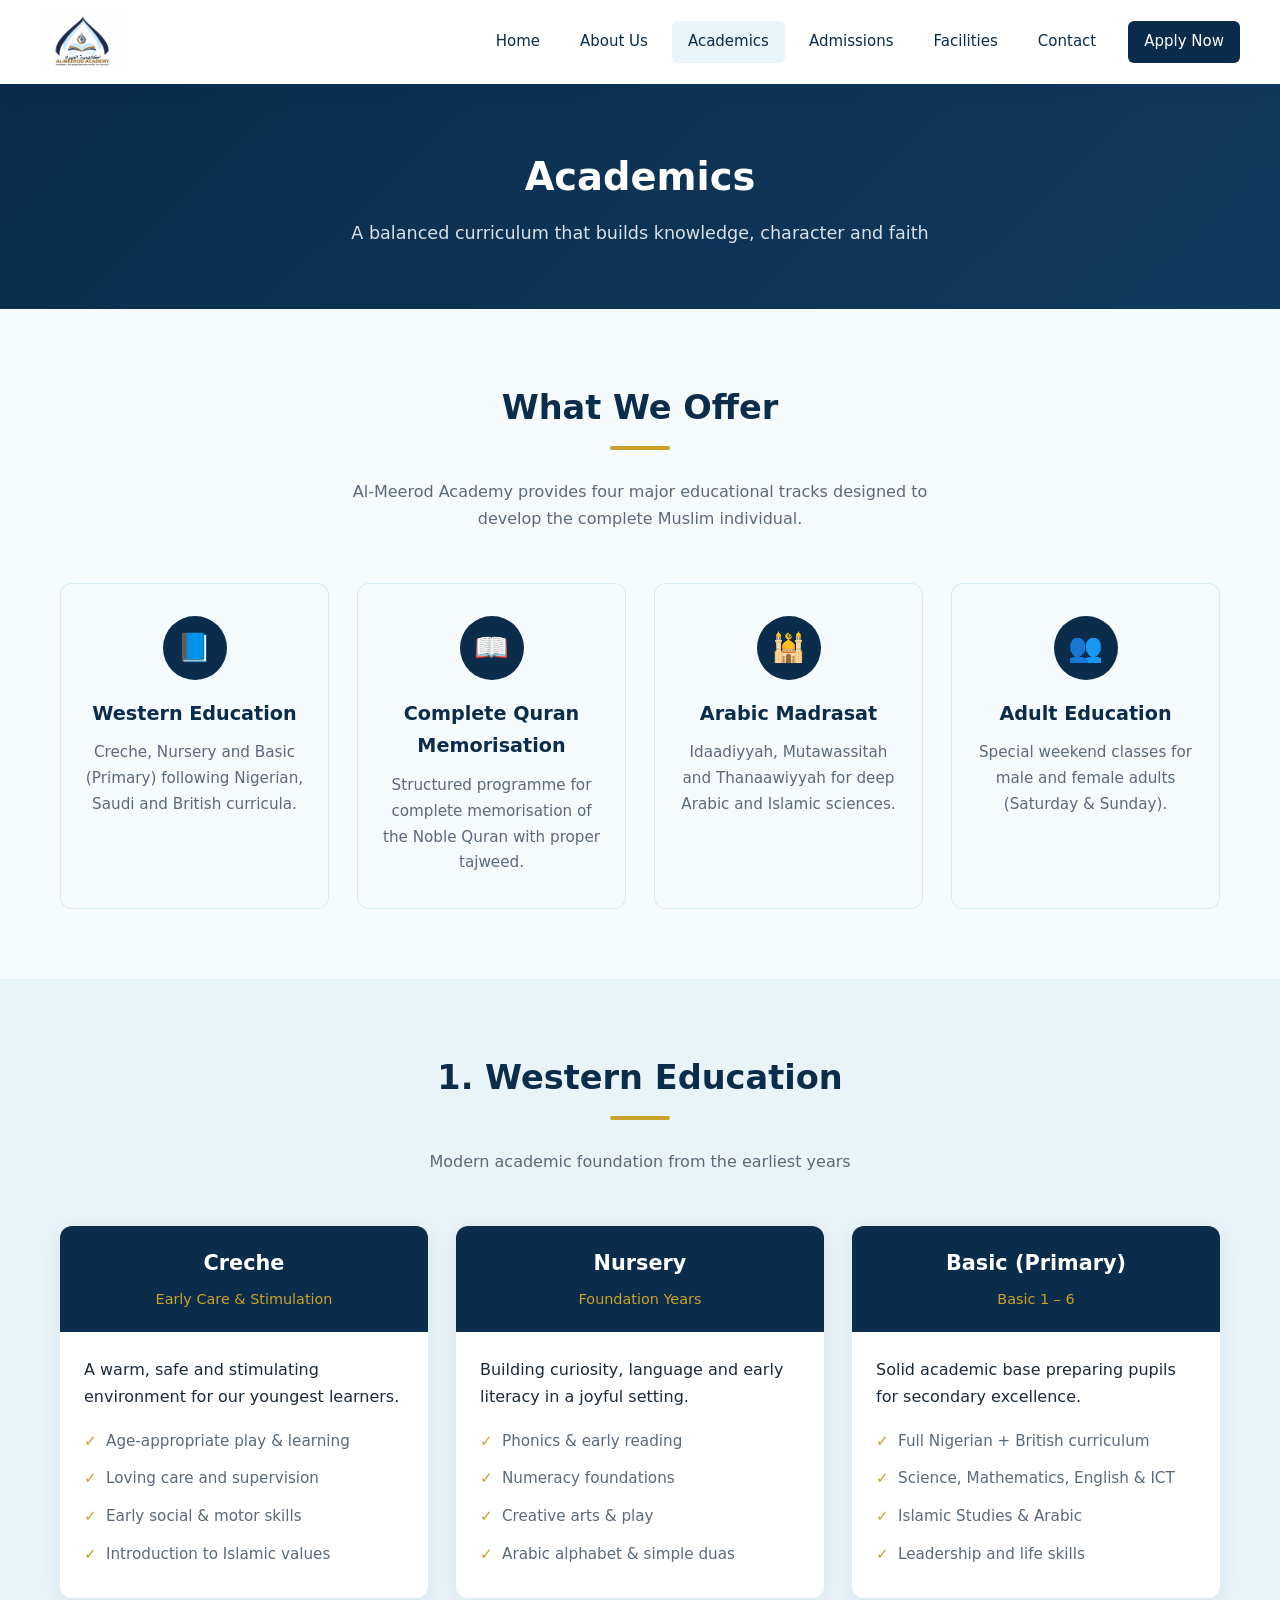
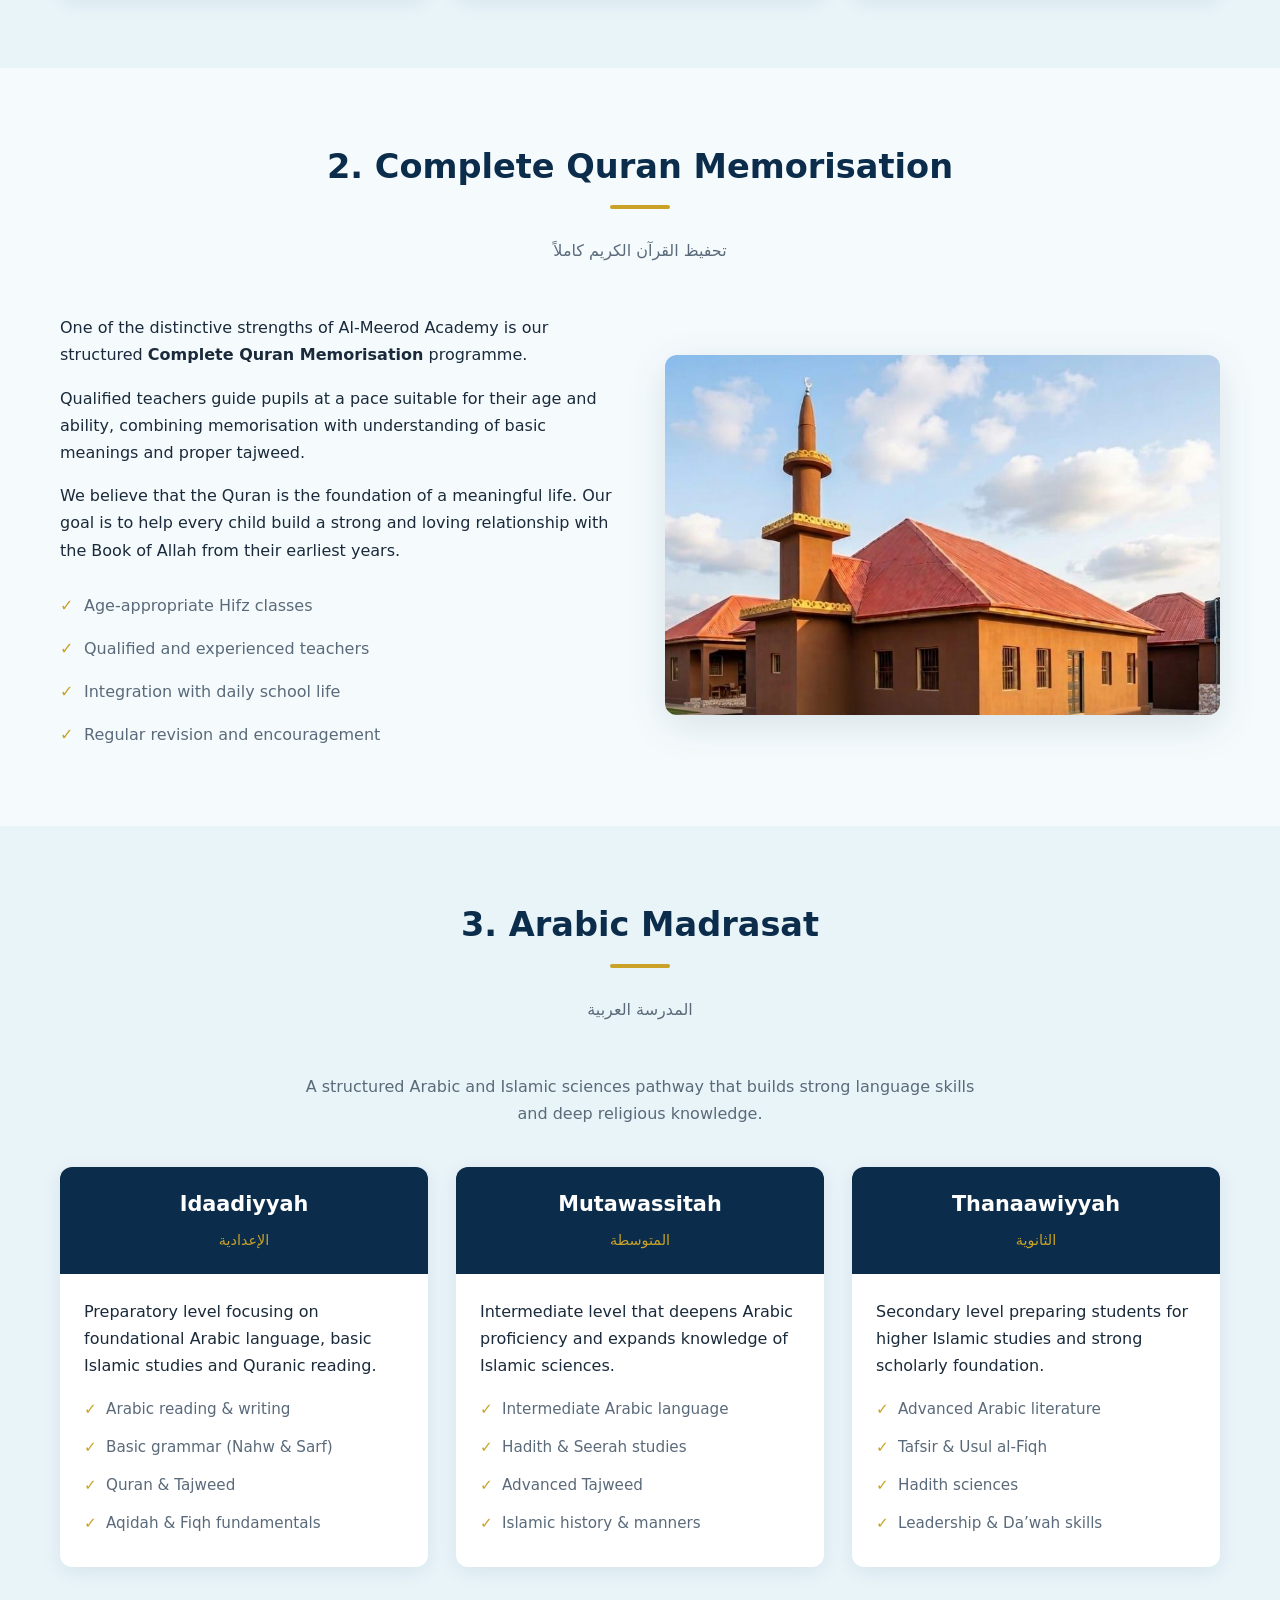
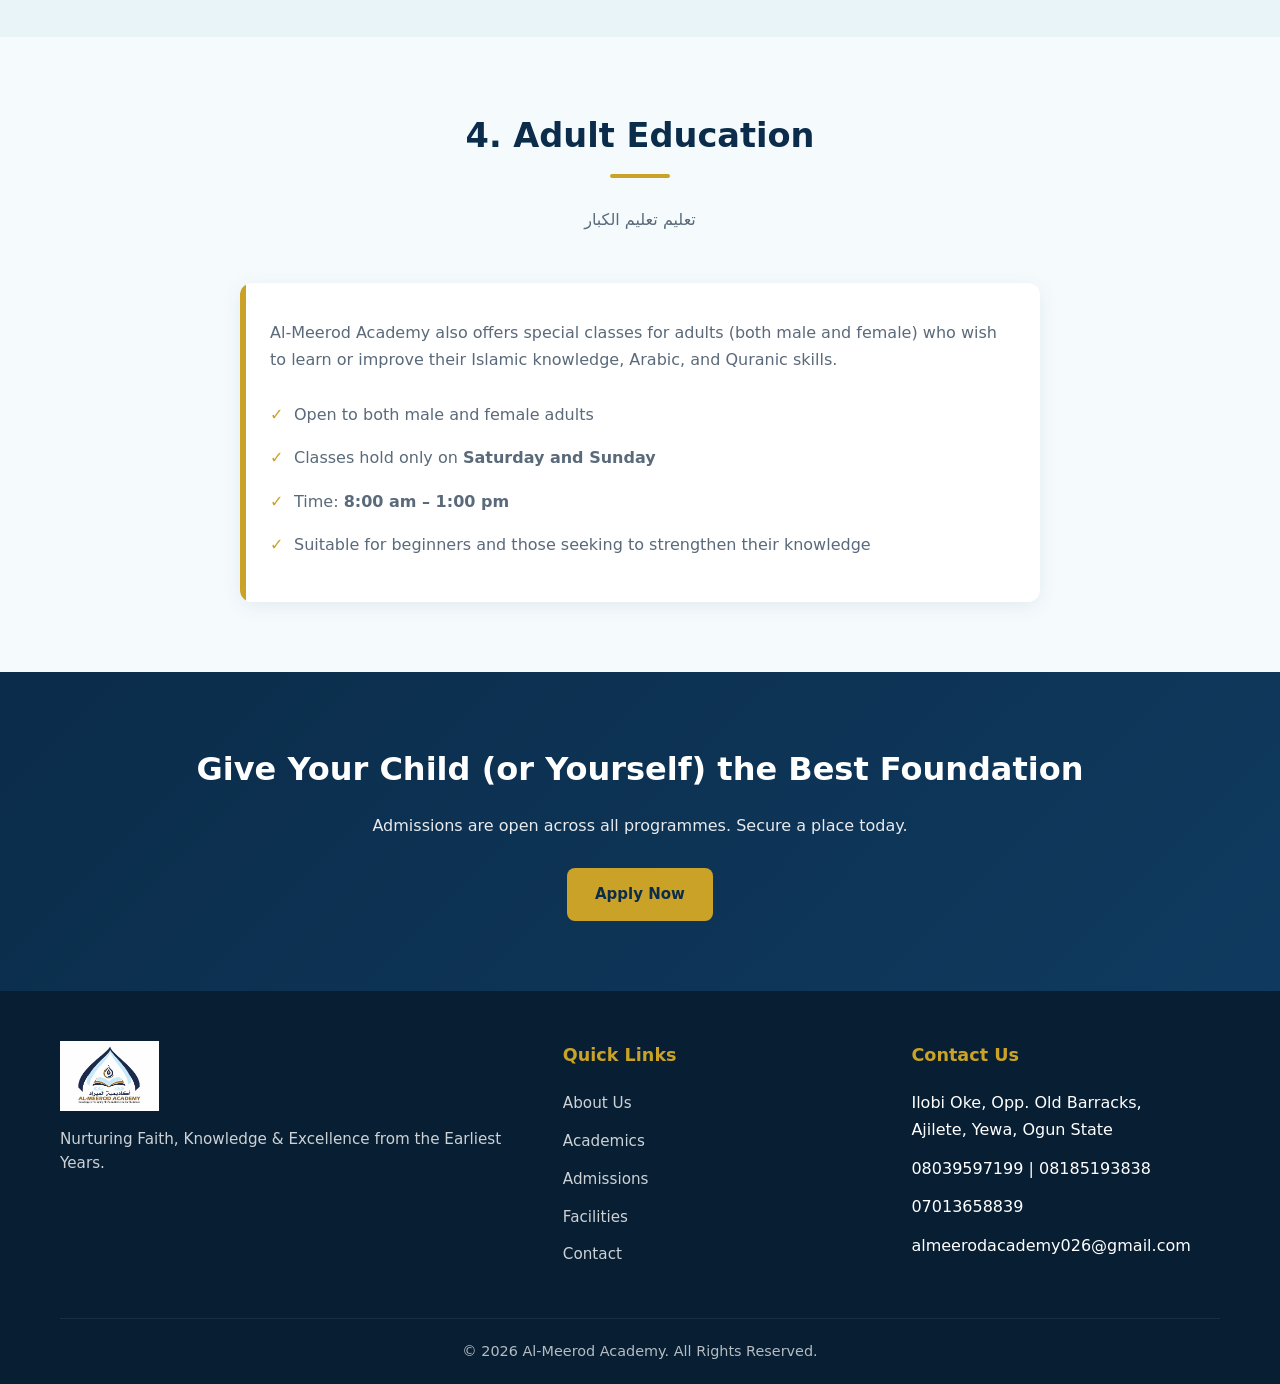
==== academics.html @ 65f5c4ec "initial commit - almeerod academy website" ====
<!DOCTYPE html>
<html lang="en">
<head>
  <meta charset="UTF-8">
  <meta name="viewport" content="width=device-width, initial-scale=1.0">
  <title>Academics | Al-Meerod Academy</title>
  <meta name="description" content="Our academic programmes - Western Education, Complete Quran Memorisation, Arabic Madrasat and Adult Education.">
  <link rel="stylesheet" href="css/style.css">
  <link rel="icon" href="images/logo.png" type="image/png">
</head>
<body>

  <header class="header">
    <div class="container header-inner">
      <a href="index.html" class="logo-link">
        <img src="images/logo.png" alt="Al-Meerod Academy Logo">
      </a>
      <button class="menu-toggle" aria-label="Toggle menu">☰</button>
      <nav class="nav">
        <a href="index.html">Home</a>
        <a href="about.html">About Us</a>
        <a href="academics.html" class="active">Academics</a>
        <a href="admissions.html">Admissions</a>
        <a href="facilities.html">Facilities</a>
        <a href="contact.html">Contact</a>
        <a href="admission-form.html" class="btn-admit">Apply Now</a>
      </nav>
    </div>
  </header>

  <section class="page-hero">
    <div class="container">
      <h1>Academics</h1>
      <p>A balanced curriculum that builds knowledge, character and faith</p>
    </div>
  </section>

  <!-- Overview -->
  <section class="section">
    <div class="container">
      <div class="section-header">
        <h2>What We Offer</h2>
        <p>Al-Meerod Academy provides four major educational tracks designed to develop the complete Muslim individual.</p>
      </div>
      <div class="highlights-grid">
        <div class="highlight-card">
          <div class="icon">📘</div>
          <h3>Western Education</h3>
          <p>Creche, Nursery and Basic (Primary) following Nigerian, Saudi and British curricula.</p>
        </div>
        <div class="highlight-card">
          <div class="icon">📖</div>
          <h3>Complete Quran Memorisation</h3>
          <p>Structured programme for complete memorisation of the Noble Quran with proper tajweed.</p>
        </div>
        <div class="highlight-card">
          <div class="icon">🕌</div>
          <h3>Arabic Madrasat</h3>
          <p>Idaadiyyah, Mutawassitah and Thanaawiyyah for deep Arabic and Islamic sciences.</p>
        </div>
        <div class="highlight-card">
          <div class="icon">👥</div>
          <h3>Adult Education</h3>
          <p>Special weekend classes for male and female adults (Saturday & Sunday).</p>
        </div>
      </div>
    </div>
  </section>

  <!-- Western Education -->
  <section class="section" style="background: var(--sky);">
    <div class="container">
      <div class="section-header">
        <h2>1. Western Education</h2>
        <p>Modern academic foundation from the earliest years</p>
      </div>
      <div class="levels-grid">
        <div class="level-card">
          <div class="level-header">
            <h3>Creche</h3>
            <span>Early Care & Stimulation</span>
          </div>
          <div class="level-body">
            <p>A warm, safe and stimulating environment for our youngest learners.</p>
            <ul>
              <li>Age-appropriate play & learning</li>
              <li>Loving care and supervision</li>
              <li>Early social & motor skills</li>
              <li>Introduction to Islamic values</li>
            </ul>
          </div>
        </div>
        <div class="level-card">
          <div class="level-header">
            <h3>Nursery</h3>
            <span>Foundation Years</span>
          </div>
          <div class="level-body">
            <p>Building curiosity, language and early literacy in a joyful setting.</p>
            <ul>
              <li>Phonics & early reading</li>
              <li>Numeracy foundations</li>
              <li>Creative arts & play</li>
              <li>Arabic alphabet & simple duas</li>
            </ul>
          </div>
        </div>
        <div class="level-card">
          <div class="level-header">
            <h3>Basic (Primary)</h3>
            <span>Basic 1 – 6</span>
          </div>
          <div class="level-body">
            <p>Solid academic base preparing pupils for secondary excellence.</p>
            <ul>
              <li>Full Nigerian + British curriculum</li>
              <li>Science, Mathematics, English & ICT</li>
              <li>Islamic Studies & Arabic</li>
              <li>Leadership and life skills</li>
            </ul>
          </div>
        </div>
      </div>
    </div>
  </section>

  <!-- Complete Quran Memorisation -->
  <section class="section">
    <div class="container">
      <div class="section-header">
        <h2>2. Complete Quran Memorisation</h2>
        <p>تحفيظ القرآن الكريم كاملاً</p>
      </div>
      <div class="about-grid">
        <div class="about-content">
          <p>One of the distinctive strengths of Al-Meerod Academy is our structured <strong>Complete Quran Memorisation</strong> programme.</p>
          <p>Qualified teachers guide pupils at a pace suitable for their age and ability, combining memorisation with understanding of basic meanings and proper tajweed.</p>
          <p>We believe that the Quran is the foundation of a meaningful life. Our goal is to help every child build a strong and loving relationship with the Book of Allah from their earliest years.</p>
          <ul style="margin-top: 20px;">
            <li style="padding: 8px 0; padding-left: 24px; position: relative; color: var(--text-muted);"><span style="position:absolute;left:0;color:var(--gold);font-weight:bold;">✓</span> Age-appropriate Hifz classes</li>
            <li style="padding: 8px 0; padding-left: 24px; position: relative; color: var(--text-muted);"><span style="position:absolute;left:0;color:var(--gold);font-weight:bold;">✓</span> Qualified and experienced teachers</li>
            <li style="padding: 8px 0; padding-left: 24px; position: relative; color: var(--text-muted);"><span style="position:absolute;left:0;color:var(--gold);font-weight:bold;">✓</span> Integration with daily school life</li>
            <li style="padding: 8px 0; padding-left: 24px; position: relative; color: var(--text-muted);"><span style="position:absolute;left:0;color:var(--gold);font-weight:bold;">✓</span> Regular revision and encouragement</li>
          </ul>
        </div>
        <div class="about-image">
          <img src="images/mosque.jpg" alt="Complete Quran Memorisation at Al-Meerod">
        </div>
      </div>
    </div>
  </section>

  <!-- Arabic Madrasat -->
  <section class="section" style="background: var(--sky);">
    <div class="container">
      <div class="section-header">
        <h2>3. Arabic Madrasat</h2>
        <p>المدرسة العربية</p>
      </div>
      <p style="text-align: center; max-width: 700px; margin: 0 auto 40px; color: var(--text-muted);">
        A structured Arabic and Islamic sciences pathway that builds strong language skills and deep religious knowledge.
      </p>
      <div class="levels-grid">
        <div class="level-card">
          <div class="level-header">
            <h3>Idaadiyyah</h3>
            <span>الإعدادية</span>
          </div>
          <div class="level-body">
            <p>Preparatory level focusing on foundational Arabic language, basic Islamic studies and Quranic reading.</p>
            <ul>
              <li>Arabic reading & writing</li>
              <li>Basic grammar (Nahw & Sarf)</li>
              <li>Quran & Tajweed</li>
              <li>Aqidah & Fiqh fundamentals</li>
            </ul>
          </div>
        </div>
        <div class="level-card">
          <div class="level-header">
            <h3>Mutawassitah</h3>
            <span>المتوسطة</span>
          </div>
          <div class="level-body">
            <p>Intermediate level that deepens Arabic proficiency and expands knowledge of Islamic sciences.</p>
            <ul>
              <li>Intermediate Arabic language</li>
              <li>Hadith & Seerah studies</li>
              <li>Advanced Tajweed</li>
              <li>Islamic history & manners</li>
            </ul>
          </div>
        </div>
        <div class="level-card">
          <div class="level-header">
            <h3>Thanaawiyyah</h3>
            <span>الثانوية</span>
          </div>
          <div class="level-body">
            <p>Secondary level preparing students for higher Islamic studies and strong scholarly foundation.</p>
            <ul>
              <li>Advanced Arabic literature</li>
              <li>Tafsir & Usul al-Fiqh</li>
              <li>Hadith sciences</li>
              <li>Leadership & Da’wah skills</li>
            </ul>
          </div>
        </div>
      </div>
    </div>
  </section>

  <!-- Adult Education -->
  <section class="section">
    <div class="container">
      <div class="section-header">
        <h2>4. Adult Education</h2>
        <p>تعليم تعليم الكبار</p>
      </div>
      <div class="vm-card" style="max-width: 800px; margin: 0 auto;">
        <p>Al-Meerod Academy also offers special classes for adults (both male and female) who wish to learn or improve their Islamic knowledge, Arabic, and Quranic skills.</p>
        <ul style="margin-top: 20px; color: var(--text-muted);">
          <li style="padding: 8px 0; padding-left: 24px; position: relative;"><span style="position:absolute;left:0;color:var(--gold);font-weight:bold;">✓</span> Open to both male and female adults</li>
          <li style="padding: 8px 0; padding-left: 24px; position: relative;"><span style="position:absolute;left:0;color:var(--gold);font-weight:bold;">✓</span> Classes hold only on <strong>Saturday and Sunday</strong></li>
          <li style="padding: 8px 0; padding-left: 24px; position: relative;"><span style="position:absolute;left:0;color:var(--gold);font-weight:bold;">✓</span> Time: <strong>8:00 am – 1:00 pm</strong></li>
          <li style="padding: 8px 0; padding-left: 24px; position: relative;"><span style="position:absolute;left:0;color:var(--gold);font-weight:bold;">✓</span> Suitable for beginners and those seeking to strengthen their knowledge</li>
        </ul>
      </div>
    </div>
  </section>

  <!-- CTA -->
  <section class="cta">
    <div class="container">
      <h2>Give Your Child (or Yourself) the Best Foundation</h2>
      <p>Admissions are open across all programmes. Secure a place today.</p>
      <a href="admission-form.html" class="btn btn-primary">Apply Now</a>
    </div>
  </section>

  <footer class="footer">
    <div class="container">
      <div class="footer-grid">
        <div class="footer-brand">
          <img src="images/logo.png" alt="Al-Meerod Academy">
          <p>Nurturing Faith, Knowledge & Excellence from the Earliest Years.</p>
        </div>
        <div>
          <h4>Quick Links</h4>
          <ul>
            <li><a href="about.html">About Us</a></li>
            <li><a href="academics.html">Academics</a></li>
            <li><a href="admissions.html">Admissions</a></li>
            <li><a href="facilities.html">Facilities</a></li>
            <li><a href="contact.html">Contact</a></li>
          </ul>
        </div>
        <div>
          <h4>Contact Us</h4>
          <ul>
            <li>Ilobi Oke, Opp. Old Barracks,<br>Ajilete, Yewa, Ogun State</li>
            <li style="margin-top:12px;">08039597199 | 08185193838</li>
            <li>07013658839</li>
            <li style="margin-top:12px;">almeerodacademy026@gmail.com</li>
          </ul>
        </div>
      </div>
      <div class="footer-bottom">
        <p>&copy; 2026 Al-Meerod Academy. All Rights Reserved.</p>
      </div>
    </div>
  </footer>

  <script src="js/main.js"></script>
</body>
</html>
---- css/style.css ----
/* ========================================
   Al-Meerod Academy - Main Stylesheet
   Colors: Light Sky Blue + Navy + Gold
======================================== */

:root {
  --navy: #0B2C4A;
  --navy-dark: #071E33;
  --gold: #C9A227;
  --gold-light: #E8C547;
  --sky: #E8F4F8;
  --sky-light: #F5FBFD;
  --light-blue: #A8D5E5;
  --white: #FFFFFF;
  --text: #1A2A3A;
  --text-muted: #5A6A7A;
  --shadow: 0 4px 20px rgba(11, 44, 74, 0.08);
  --shadow-lg: 0 10px 40px rgba(11, 44, 74, 0.12);
  --radius: 12px;
  --transition: all 0.3s ease;
}

* {
  margin: 0;
  padding: 0;
  box-sizing: border-box;
}

html {
  scroll-behavior: smooth;
}

body {
  font-family: 'Segoe UI', system-ui, -apple-system, BlinkMacSystemFont, sans-serif;
  background-color: var(--sky-light);
  color: var(--text);
  line-height: 1.7;
  overflow-x: hidden;
}

img {
  max-width: 100%;
  height: auto;
  display: block;
}

a {
  text-decoration: none;
  color: inherit;
  transition: var(--transition);
}

ul {
  list-style: none;
}

.container {
  width: 100%;
  max-width: 1200px;
  margin: 0 auto;
  padding: 0 20px;
}

/* ========== HEADER ========== */
.header {
  background: var(--white);
  box-shadow: var(--shadow);
  position: sticky;
  top: 0;
  z-index: 1000;
}

.header-inner {
  display: flex;
  align-items: center;
  justify-content: space-between;
  padding: 12px 0;
}

.logo-link {
  display: flex;
  align-items: center;
  gap: 12px;
}

.logo-link img {
  height: 60px;
  width: auto;
}

.logo-text {
  display: none;
}

.nav {
  display: flex;
  align-items: center;
  gap: 8px;
}

.nav a {
  padding: 8px 16px;
  font-weight: 500;
  font-size: 15px;
  color: var(--navy);
  border-radius: 6px;
}

.nav a:hover,
.nav a.active {
  background: var(--sky);
  color: var(--navy);
}

.nav a.btn-admit {
  background: var(--navy);
  color: var(--white);
  margin-left: 8px;
}

.nav a.btn-admit:hover {
  background: var(--gold);
  color: var(--navy);
}

.menu-toggle {
  display: none;
  background: none;
  border: none;
  font-size: 28px;
  color: var(--navy);
  cursor: pointer;
}

/* ========== HERO ========== */
.hero {
  background: linear-gradient(135deg, var(--navy) 0%, #0F3A5F 50%, var(--navy-dark) 100%);
  color: var(--white);
  padding: 80px 0 90px;
  position: relative;
  overflow: hidden;
}

.hero::before {
  content: '';
  position: absolute;
  top: -50%;
  right: -20%;
  width: 600px;
  height: 600px;
  background: radial-gradient(circle, rgba(201, 162, 39, 0.15) 0%, transparent 70%);
  border-radius: 50%;
}

.hero-content {
  display: grid;
  grid-template-columns: 1.2fr 1fr;
  gap: 40px;
  align-items: center;
  position: relative;
  z-index: 1;
}

.hero-text h1 {
  font-size: 2.8rem;
  font-weight: 700;
  line-height: 1.2;
  margin-bottom: 16px;
}

.hero-text h1 span {
  color: var(--gold);
}

.hero-text .tagline {
  font-size: 1.25rem;
  color: var(--light-blue);
  margin-bottom: 12px;
  font-weight: 500;
}

.hero-text .motto {
  font-size: 1rem;
  font-style: italic;
  opacity: 0.9;
  margin-bottom: 28px;
  border-left: 3px solid var(--gold);
  padding-left: 16px;
}

.hero-buttons {
  display: flex;
  gap: 14px;
  flex-wrap: wrap;
}

.btn {
  display: inline-block;
  padding: 14px 28px;
  border-radius: 8px;
  font-weight: 600;
  font-size: 15px;
  transition: var(--transition);
  cursor: pointer;
  border: none;
}

.btn-primary {
  background: var(--gold);
  color: var(--navy);
}

.btn-primary:hover {
  background: var(--gold-light);
  transform: translateY(-2px);
}

.btn-outline {
  background: transparent;
  color: var(--white);
  border: 2px solid var(--light-blue);
}

.btn-outline:hover {
  background: var(--white);
  color: var(--navy);
  border-color: var(--white);
}

.hero-logo {
  text-align: center;
}

.hero-logo img {
  max-width: 320px;
  margin: 0 auto;
  filter: drop-shadow(0 10px 30px rgba(0,0,0,0.3));
}

/* ========== SECTIONS ========== */
.section {
  padding: 70px 0;
}

.section-header {
  text-align: center;
  margin-bottom: 50px;
}

.section-header h2 {
  font-size: 2.1rem;
  color: var(--navy);
  margin-bottom: 12px;
  position: relative;
  display: inline-block;
}

.section-header h2::after {
  content: '';
  display: block;
  width: 60px;
  height: 4px;
  background: var(--gold);
  margin: 10px auto 0;
  border-radius: 2px;
}

.section-header p {
  color: var(--text-muted);
  max-width: 600px;
  margin: 16px auto 0;
}

/* ========== HIGHLIGHTS ========== */
.highlights {
  background: var(--white);
}

.highlights-grid {
  display: grid;
  grid-template-columns: repeat(auto-fit, minmax(260px, 1fr));
  gap: 28px;
}

.highlight-card {
  background: var(--sky-light);
  border-radius: var(--radius);
  padding: 32px 24px;
  text-align: center;
  border: 1px solid rgba(168, 213, 229, 0.4);
  transition: var(--transition);
}

.highlight-card:hover {
  transform: translateY(-6px);
  box-shadow: var(--shadow-lg);
  border-color: var(--gold);
}

.highlight-card .icon {
  width: 64px;
  height: 64px;
  background: var(--navy);
  color: var(--gold);
  border-radius: 50%;
  display: flex;
  align-items: center;
  justify-content: center;
  font-size: 28px;
  margin: 0 auto 18px;
}

.highlight-card h3 {
  color: var(--navy);
  font-size: 1.2rem;
  margin-bottom: 10px;
}

.highlight-card p {
  color: var(--text-muted);
  font-size: 0.95rem;
}

/* ========== ABOUT PREVIEW ========== */
.about-preview {
  background: var(--sky);
}

.about-grid {
  display: grid;
  grid-template-columns: 1fr 1fr;
  gap: 50px;
  align-items: center;
}

.about-image img {
  border-radius: var(--radius);
  box-shadow: var(--shadow-lg);
  width: 100%;
  height: 360px;
  object-fit: cover;
}

.about-content h2 {
  color: var(--navy);
  font-size: 1.9rem;
  margin-bottom: 16px;
}

.about-content p {
  margin-bottom: 16px;
  color: var(--text);
}

.about-content .founder {
  font-weight: 600;
  color: var(--navy);
  margin-top: 20px;
}

/* ========== VALUES ========== */
.values-grid {
  display: grid;
  grid-template-columns: repeat(auto-fit, minmax(240px, 1fr));
  gap: 24px;
}

.value-card {
  background: var(--white);
  border-radius: var(--radius);
  padding: 28px 22px;
  box-shadow: var(--shadow);
  border-top: 4px solid var(--gold);
  transition: var(--transition);
}

.value-card:hover {
  transform: translateY(-4px);
  box-shadow: var(--shadow-lg);
}

.value-card h3 {
  color: var(--navy);
  font-size: 1.15rem;
  margin-bottom: 10px;
  display: flex;
  align-items: center;
  gap: 10px;
}

.value-card h3 span {
  color: var(--gold);
  font-size: 1.4rem;
}

.value-card p {
  color: var(--text-muted);
  font-size: 0.93rem;
}

/* ========== ACADEMICS ========== */
.levels-grid {
  display: grid;
  grid-template-columns: repeat(auto-fit, minmax(280px, 1fr));
  gap: 28px;
}

.level-card {
  background: var(--white);
  border-radius: var(--radius);
  overflow: hidden;
  box-shadow: var(--shadow);
  transition: var(--transition);
}

.level-card:hover {
  transform: translateY(-5px);
  box-shadow: var(--shadow-lg);
}

.level-card .level-header {
  background: var(--navy);
  color: var(--white);
  padding: 20px;
  text-align: center;
}

.level-card .level-header h3 {
  font-size: 1.3rem;
  margin-bottom: 4px;
}

.level-card .level-header span {
  color: var(--gold);
  font-size: 0.9rem;
}

.level-card .level-body {
  padding: 24px;
}

.level-card .level-body ul {
  margin-top: 12px;
}

.level-card .level-body li {
  padding: 6px 0;
  padding-left: 22px;
  position: relative;
  color: var(--text-muted);
  font-size: 0.95rem;
}

.level-card .level-body li::before {
  content: '✓';
  position: absolute;
  left: 0;
  color: var(--gold);
  font-weight: bold;
}

/* ========== FACILITIES ========== */
.facilities-grid {
  display: grid;
  grid-template-columns: repeat(auto-fit, minmax(300px, 1fr));
  gap: 28px;
}

.facility-card {
  background: var(--white);
  border-radius: var(--radius);
  overflow: hidden;
  box-shadow: var(--shadow);
  transition: var(--transition);
}

.facility-card:hover {
  transform: translateY(-5px);
  box-shadow: var(--shadow-lg);
}

.facility-card img {
  width: 100%;
  height: 220px;
  object-fit: cover;
}

.facility-card .facility-info {
  padding: 20px;
}

.facility-card h3 {
  color: var(--navy);
  margin-bottom: 8px;
}

.facility-card p {
  color: var(--text-muted);
  font-size: 0.95rem;
}

/* ========== VISION MISSION ========== */
.vm-grid {
  display: grid;
  grid-template-columns: 1fr 1fr;
  gap: 30px;
}

.vm-card {
  background: var(--white);
  border-radius: var(--radius);
  padding: 36px 30px;
  box-shadow: var(--shadow);
  position: relative;
  overflow: hidden;
}

.vm-card::before {
  content: '';
  position: absolute;
  top: 0;
  left: 0;
  width: 6px;
  height: 100%;
  background: var(--gold);
}

.vm-card h3 {
  color: var(--navy);
  font-size: 1.4rem;
  margin-bottom: 8px;
}

.vm-card .arabic {
  font-size: 1.15rem;
  color: var(--navy);
  direction: rtl;
  margin-bottom: 14px;
  font-weight: 600;
  line-height: 1.8;
}

.vm-card p {
  color: var(--text-muted);
}

/* ========== CTA ========== */
.cta {
  background: linear-gradient(135deg, var(--navy) 0%, #0F3A5F 100%);
  color: var(--white);
  text-align: center;
  padding: 70px 0;
}

.cta h2 {
  font-size: 2rem;
  margin-bottom: 16px;
}

.cta p {
  max-width: 560px;
  margin: 0 auto 28px;
  opacity: 0.9;
}

/* ========== CONTACT INFO ========== */
.contact-grid {
  display: grid;
  grid-template-columns: 1fr 1fr;
  gap: 40px;
}

.contact-info h3 {
  color: var(--navy);
  margin-bottom: 20px;
  font-size: 1.4rem;
}

.contact-item {
  display: flex;
  gap: 16px;
  margin-bottom: 22px;
  align-items: flex-start;
}

.contact-item .icon {
  width: 44px;
  height: 44px;
  background: var(--sky);
  color: var(--navy);
  border-radius: 50%;
  display: flex;
  align-items: center;
  justify-content: center;
  font-size: 18px;
  flex-shrink: 0;
}

.contact-item strong {
  display: block;
  color: var(--navy);
  margin-bottom: 2px;
}

.contact-item p {
  color: var(--text-muted);
  font-size: 0.95rem;
}

.contact-form {
  background: var(--white);
  padding: 32px;
  border-radius: var(--radius);
  box-shadow: var(--shadow);
}

.contact-form h3 {
  color: var(--navy);
  margin-bottom: 20px;
}

.form-group {
  margin-bottom: 18px;
}

.form-group label {
  display: block;
  margin-bottom: 6px;
  font-weight: 500;
  color: var(--navy);
  font-size: 0.9rem;
}

.form-group input,
.form-group textarea,
.form-group select {
  width: 100%;
  padding: 12px 14px;
  border: 1px solid #D0E0E8;
  border-radius: 8px;
  font-size: 15px;
  font-family: inherit;
  transition: var(--transition);
  background: var(--sky-light);
}

.form-group input:focus,
.form-group textarea:focus,
.form-group select:focus {
  outline: none;
  border-color: var(--gold);
  background: var(--white);
}

.form-group textarea {
  resize: vertical;
  min-height: 120px;
}

/* ========== FOOTER ========== */
.footer {
  background: var(--navy-dark);
  color: var(--white);
  padding: 50px 0 20px;
}

.footer-grid {
  display: grid;
  grid-template-columns: 1.5fr 1fr 1fr;
  gap: 40px;
  margin-bottom: 40px;
}

.footer-brand img {
  height: 70px;
  margin-bottom: 16px;
}

.footer-brand p {
  opacity: 0.8;
  font-size: 0.95rem;
  line-height: 1.6;
}

.footer h4 {
  color: var(--gold);
  margin-bottom: 18px;
  font-size: 1.1rem;
}

.footer ul li {
  margin-bottom: 10px;
}

.footer ul a {
  opacity: 0.8;
  font-size: 0.95rem;
}

.footer ul a:hover {
  opacity: 1;
  color: var(--gold);
}

.footer-bottom {
  border-top: 1px solid rgba(255,255,255,0.1);
  padding-top: 20px;
  text-align: center;
  opacity: 0.7;
  font-size: 0.9rem;
}

/* ========== PAGE HERO (inner pages) ========== */
.page-hero {
  background: linear-gradient(135deg, var(--navy) 0%, #0F3A5F 100%);
  color: var(--white);
  padding: 60px 0;
  text-align: center;
}

.page-hero h1 {
  font-size: 2.4rem;
  margin-bottom: 10px;
}

.page-hero p {
  opacity: 0.85;
  font-size: 1.1rem;
}

/* ========== GOALS ========== */
.goals-list {
  display: grid;
  grid-template-columns: repeat(auto-fit, minmax(280px, 1fr));
  gap: 24px;
}

.goal-item {
  background: var(--white);
  border-radius: var(--radius);
  padding: 28px;
  box-shadow: var(--shadow);
  display: flex;
  gap: 18px;
  align-items: flex-start;
}

.goal-item .num {
  width: 48px;
  height: 48px;
  background: var(--navy);
  color: var(--gold);
  border-radius: 50%;
  display: flex;
  align-items: center;
  justify-content: center;
  font-weight: 700;
  font-size: 1.2rem;
  flex-shrink: 0;
}

.goal-item h4 {
  color: var(--navy);
  margin-bottom: 6px;
}

.goal-item p {
  color: var(--text-muted);
  font-size: 0.93rem;
}

/* ========== RESPONSIVE ========== */
@media (max-width: 900px) {
  .hero-content {
    grid-template-columns: 1fr;
    text-align: center;
  }

  .hero-text h1 {
    font-size: 2.2rem;
  }

  .hero-buttons {
    justify-content: center;
  }

  .hero-logo img {
    max-width: 240px;
    margin-top: 20px;
  }

  .about-grid,
  .vm-grid,
  .contact-grid {
    grid-template-columns: 1fr;
  }

  .footer-grid {
    grid-template-columns: 1fr;
    gap: 30px;
  }

  .nav {
    display: none;
    position: absolute;
    top: 100%;
    left: 0;
    right: 0;
    background: var(--white);
    flex-direction: column;
    padding: 16px;
    box-shadow: var(--shadow);
    gap: 4px;
  }

  .nav.open {
    display: flex;
  }

  .nav a {
    width: 100%;
    text-align: center;
  }

  .menu-toggle {
    display: block;
  }

  .logo-link img {
    height: 50px;
  }
}

@media (max-width: 600px) {
  .hero {
    padding: 50px 0 60px;
  }

  .hero-text h1 {
    font-size: 1.8rem;
  }

  .section {
    padding: 50px 0;
  }

  .section-header h2 {
    font-size: 1.7rem;
  }
}
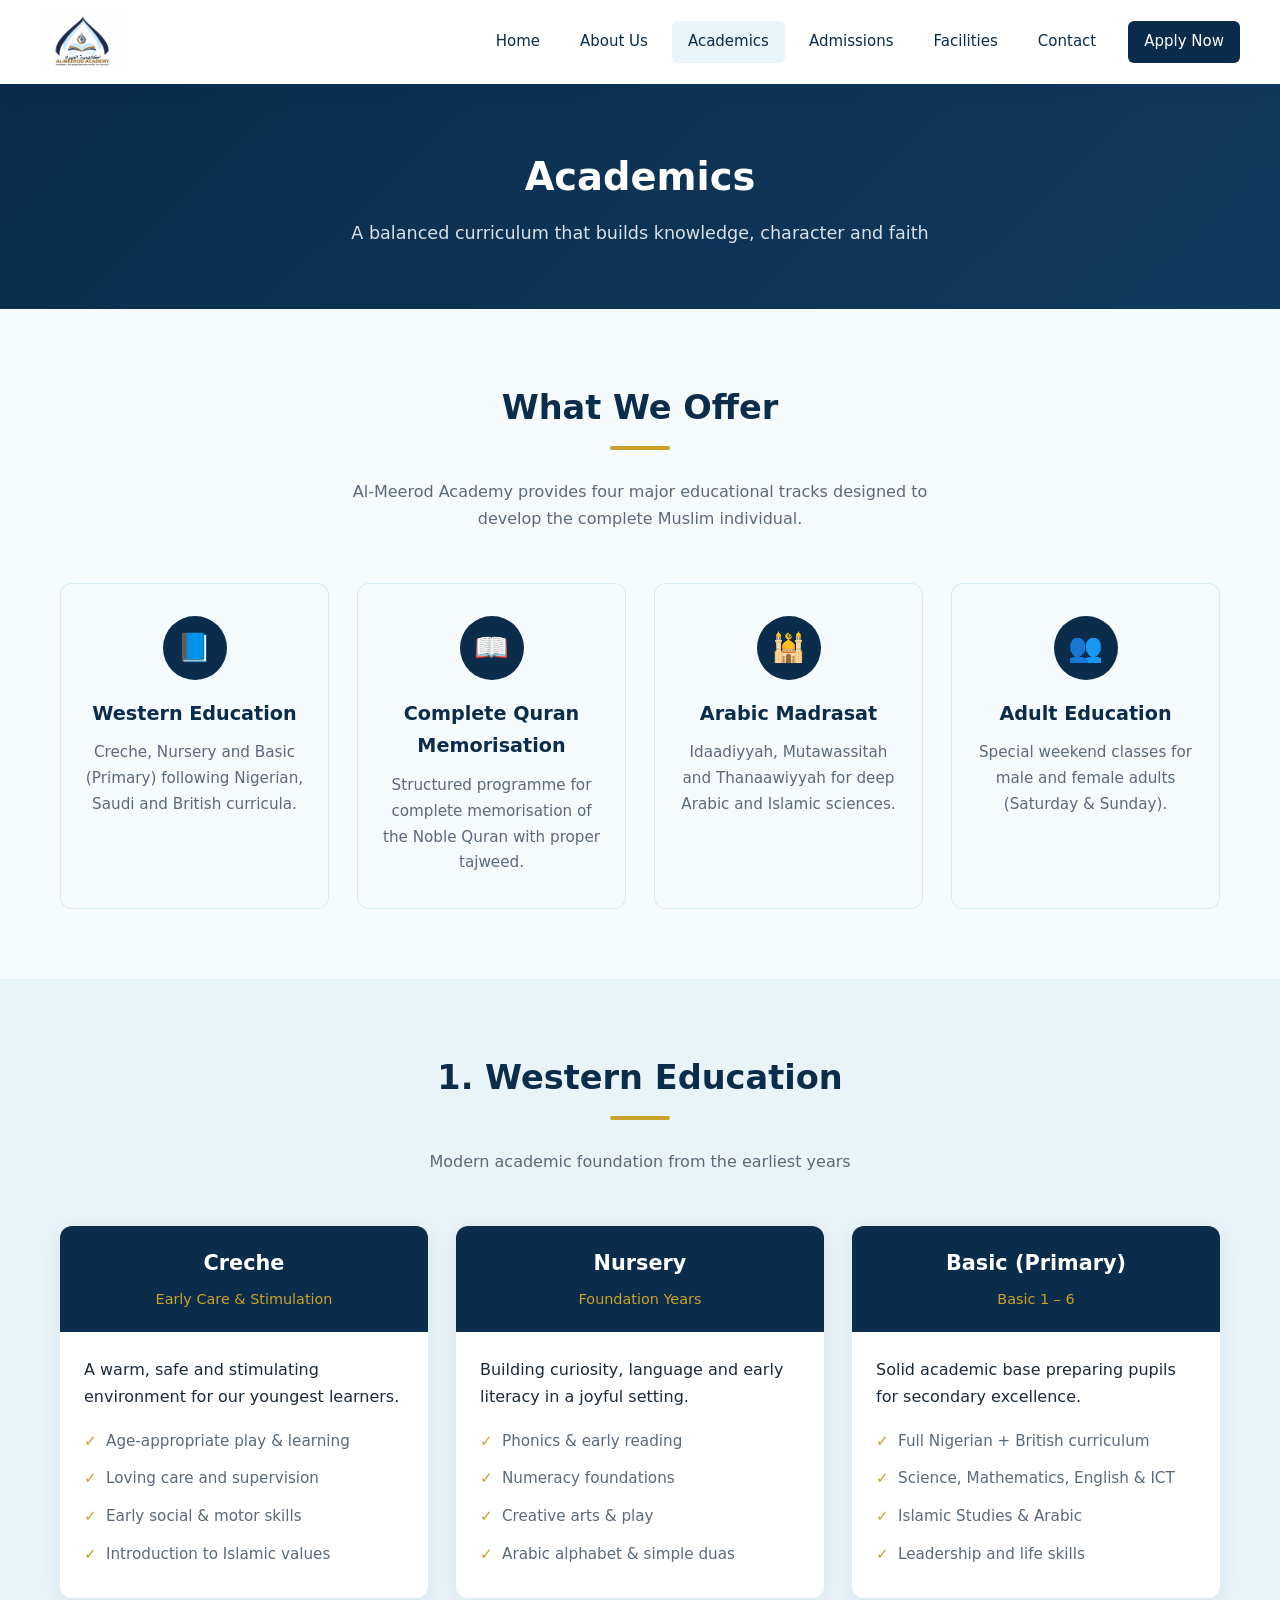
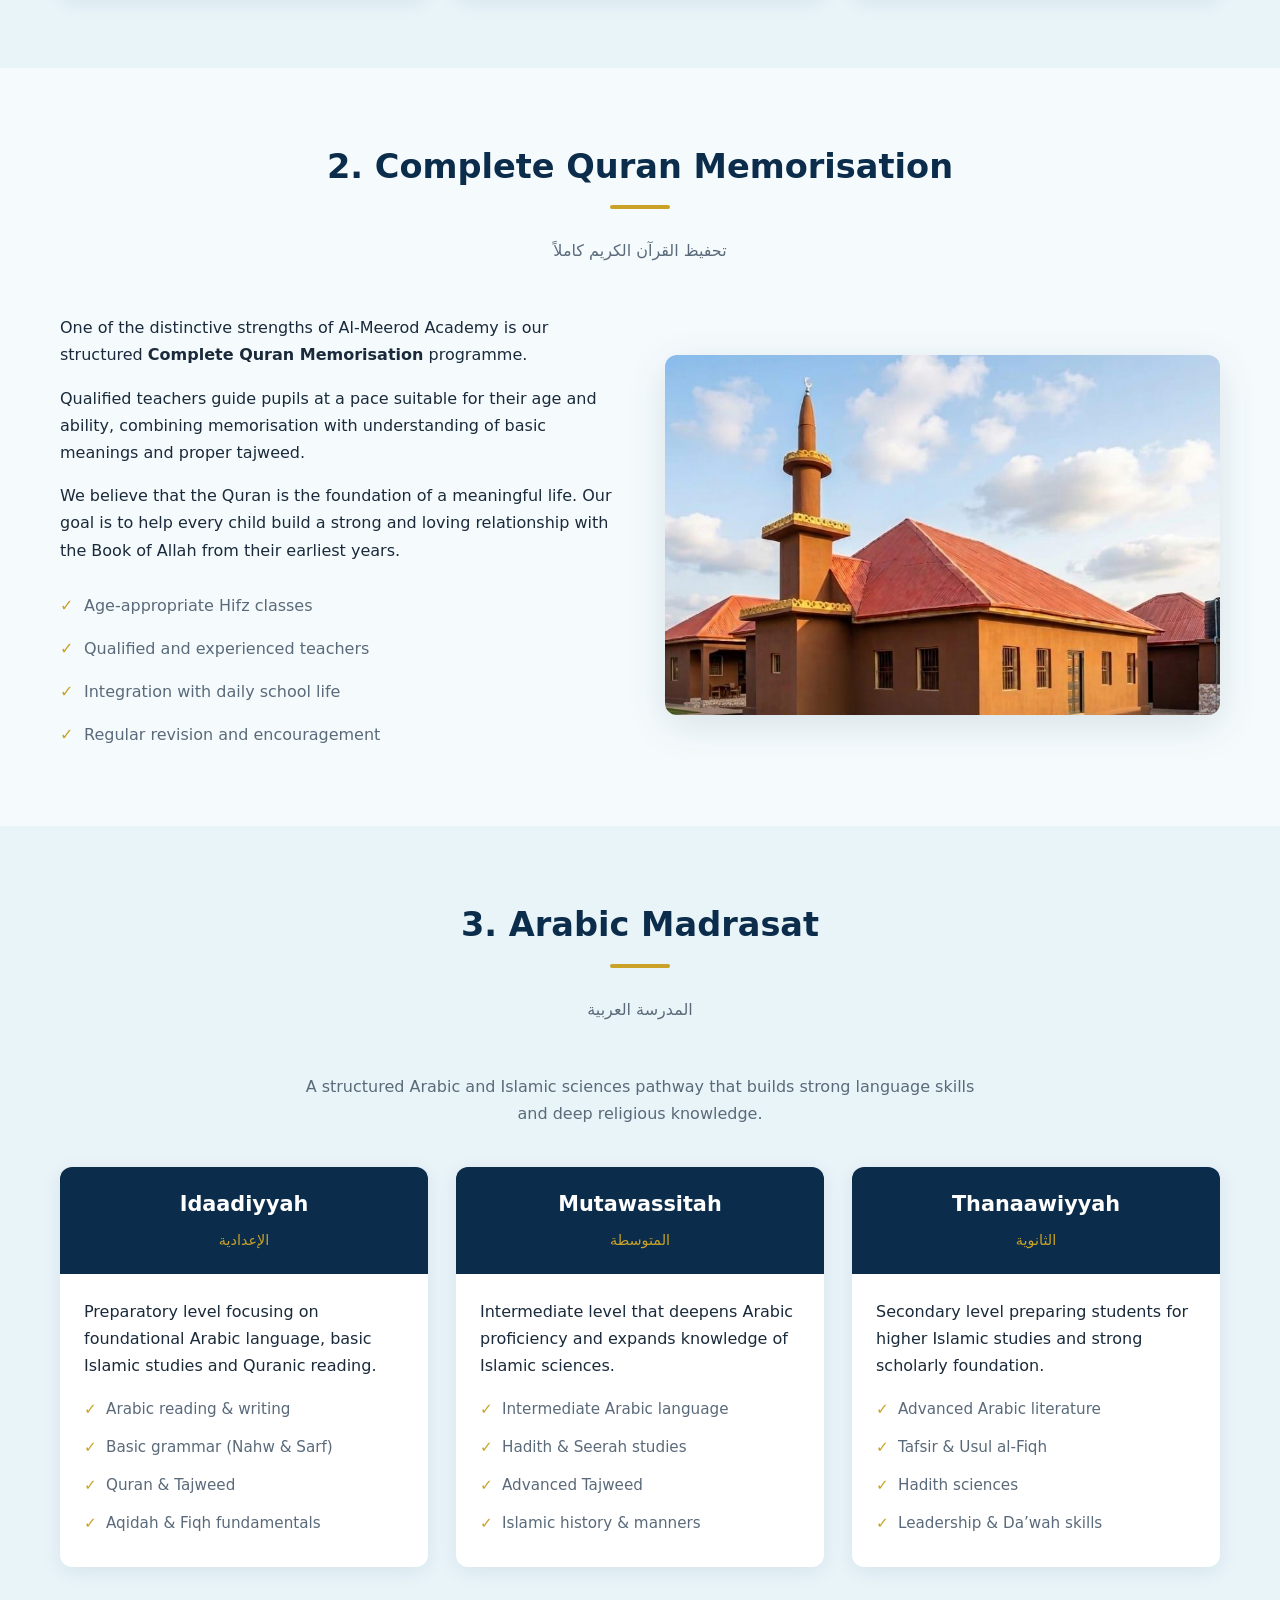
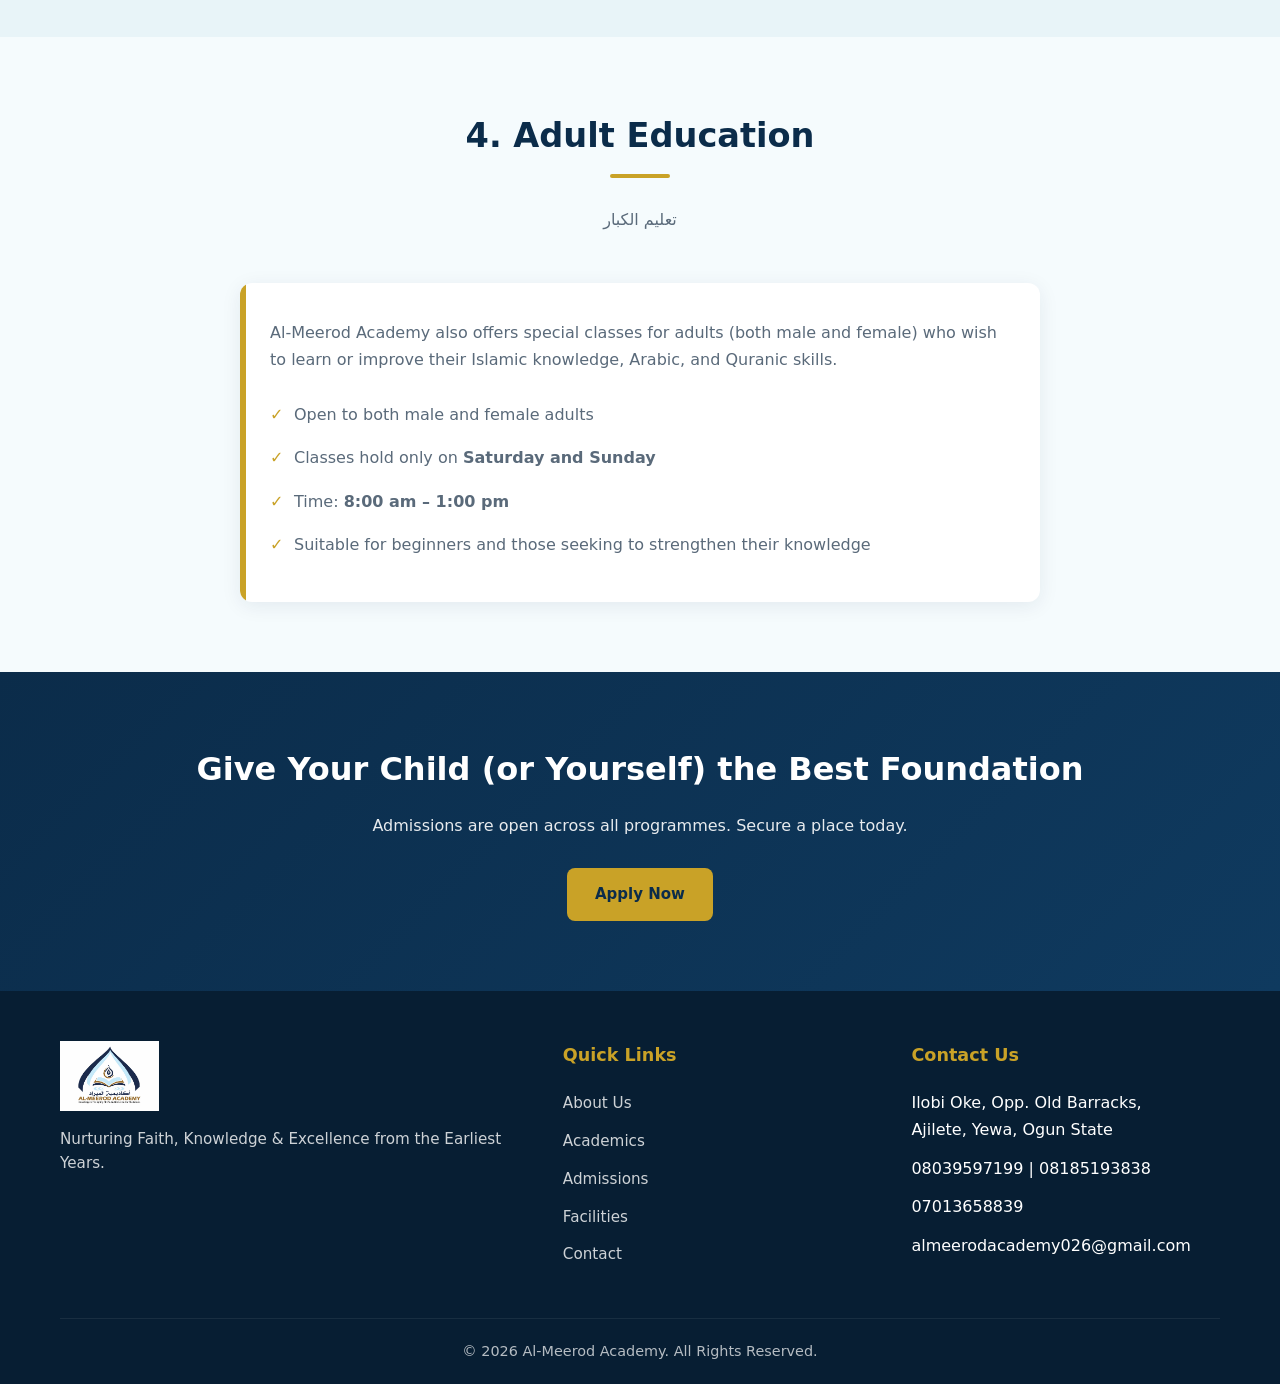
==== commit 3c73d803: "updated the website" ====
--- a/academics.html
+++ b/academics.html
@@ -215,7 +215,7 @@
     <div class="container">
       <div class="section-header">
         <h2>4. Adult Education</h2>
-        <p>تعليم تعليم الكبار</p>
+        <p>تعليم الكبار</p>
       </div>
       <div class="vm-card" style="max-width: 800px; margin: 0 auto;">
         <p>Al-Meerod Academy also offers special classes for adults (both male and female) who wish to learn or improve their Islamic knowledge, Arabic, and Quranic skills.</p>
